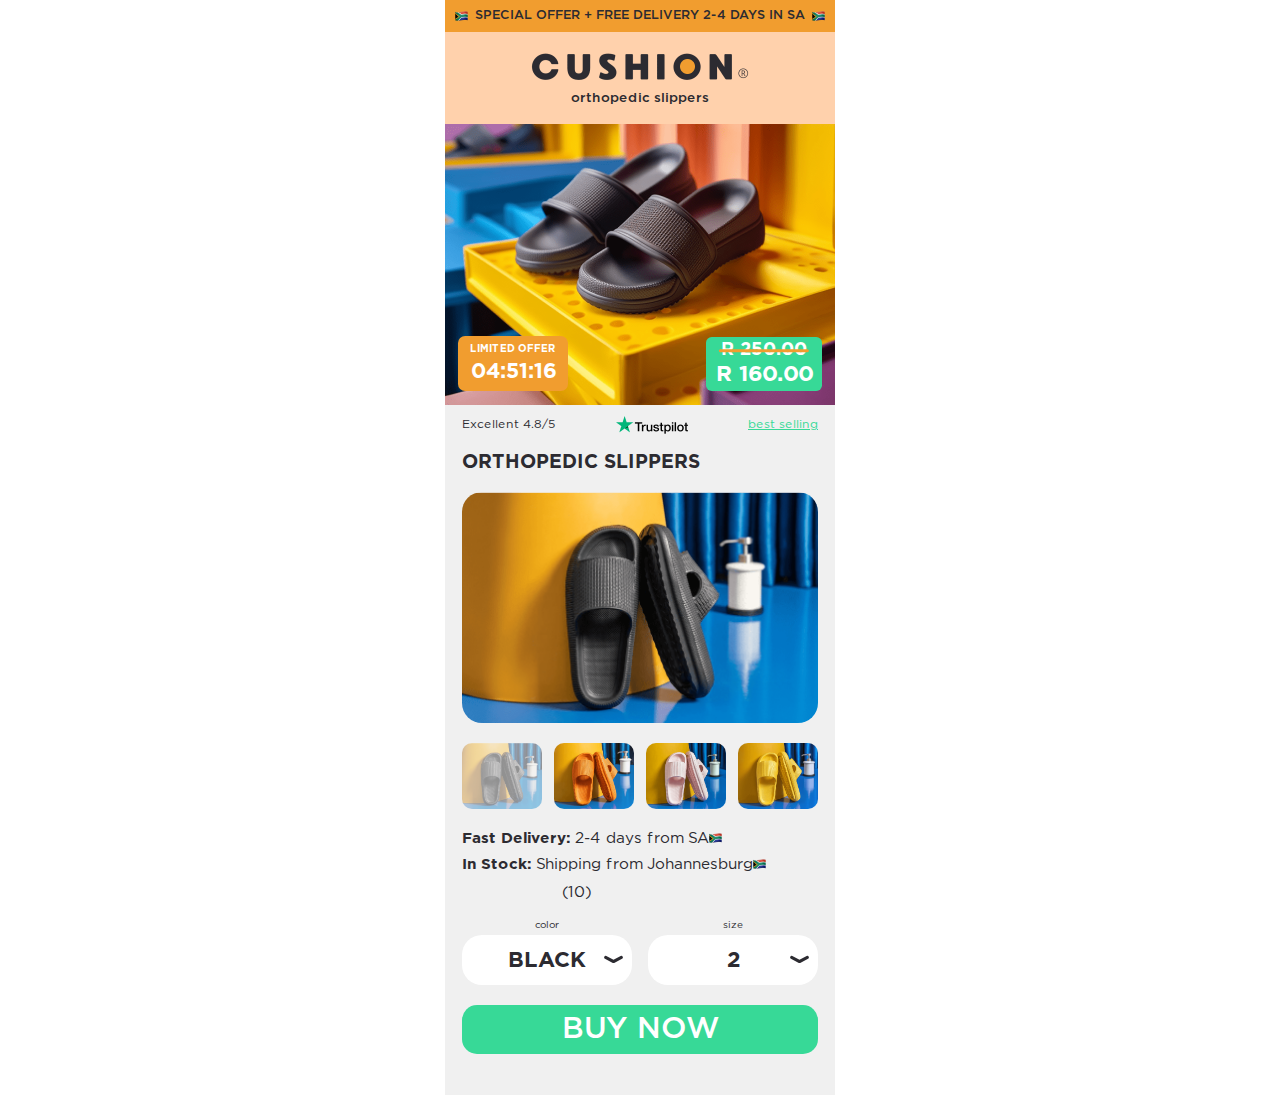
==== index.html @ ffee12ed "Updates" ====
<!doctype html><html lang="en"><head><meta charset="UTF-8"><meta http-equiv="X-UA-Compatible" content="IE=edge"><meta name="viewport" content="width=device-width,initial-scale=1"><link type="image/png" rel="shortcut icon" href="img/favicon.png"><link href="https://fonts.googleapis.com/css2?family=Montserrat:wght@300;400;500;600;700;800;900&display=swap" rel="stylesheet"><link rel="stylesheet" href="https://cdn.jsdelivr.net/npm/swiper@10/swiper-bundle.min.css"/><title>Cusion - orthopedic slippers</title><script src="https://cdn.jsdelivr.net/npm/swiper@10/swiper-bundle.min.js"></script><script defer="defer" src="bundle.js"></script><link href="style.css" rel="stylesheet"></head><body><header class="header"><img src="img/ZA.png" alt="Flag" class="header__flag"> <span class="header__promo">SPECIAL OFFER + FREE DELIVERY 2-4 DAYS IN SA</span> <img src="img/ZA.png" alt="Flag" class="header__flag"></header><section class="brand"><img src="img/logo.png" alt="Logo" class="brand__logo"> <span class="brand__description">orthopedic slippers</span></section><section class="banner"><img src="img/banner.png" alt="Banner" class="banner__image"><div class="timer banner__timer"><span class="timer__title">Limited offer</span> <span class="timer__time"></span></div><div class="price banner__price"><span class="price__value price__value--old">250</span> <span class="price__value price__value--new">160</span></div></section><main class="main"><div class="trust order__trust"><span class="trust__grade">Excellent 4.8/5</span> <img src="img/trust.png" alt="Trustpilot" class="trust__image"> <span class="trust__sell">best selling</span></div><h2 class="product-title">Orthopedic Slippers</h2><div class="slippers swiper"><div class="slippers__wrapper swiper-wrapper"><img src="img/black.png" alt="Black slippers" class="slippers__slide swiper-slide"> <img src="img/orange.png" alt="Orange slippers" class="slippers__slide swiper-slide"> <img src="img/pink.png" alt="Pink slippers" class="slippers__slide swiper-slide"> <img src="img/yellow.png" alt="Yellow slippers" class="slippers__slide swiper-slide"></div></div><div class="preview"><div class="preview__item active"><img src="img/black.png" alt="Black slippers" class="preview__item--image"></div><div class="preview__item"><img src="img/orange.png" alt="Orange slippers" class="preview__item--image"></div><div class="preview__item"><img src="img/pink.png" alt="Pink slippers" class="preview__item--image"></div><div class="preview__item"><img src="img/yellow.png" alt="Yellow slippers" class="preview__item--image"></div></div><div class="description"><div class="description__item"><p class="description__item--text"><b>Fast Delivery: </b>2-4 days from SA</p><img src="img/ZA.png" alt="Flag" class="description__item--flag"></div><div class="description__item"><p class="description__item--text"><b>In Stock: </b>Shipping from Johannesburg</p><img src="img/ZA.png" alt="Flag" class="description__item--flag"></div><div class="rating description__rating"><div class="rating__stars"><svg class="rating__icon"><use xlink:href="img/star.svg#star"></use></svg> <svg class="rating__icon"><use xlink:href="img/star.svg#star"></use></svg> <svg class="rating__icon"><use xlink:href="img/star.svg#star"></use></svg> <svg class="rating__icon"><use xlink:href="img/star.svg#star"></use></svg> <svg class="rating__icon"><use xlink:href="img/star.svg#star"></use></svg></div><span class="rating__count">(10)</span></div></div><form class="order"><div class="order__choice"><div class="choice-group order__choice--group"><label for="color" class="choice-group__label">color</label><div class="choice-group__select-container"><select name="color" id="color" class="choice-group__select"><option value="black">black</option><option value="orange">orange</option><option value="pink">pink</option><option value="yellow">yellow</option></select></div></div><div class="choice-group order__choice--group"><label for="size" class="choice-group__label">size</label><div class="choice-group__select-container"><select name="size" id="size" class="choice-group__select"><option value="2">2</option><option value="3">3</option><option value="4">4</option><option value="5">5</option></select></div></div></div><button class="order__btn">buy now</button></form></main></body></html>
---- style.css ----
@font-face{font-family:Gotham Pro;font-style:normal;font-weight:400;src:url(img/GothamPro.eot);src:local("Gotham Pro"),local("Gotham Pro"),url(img/GothamPro.woff) format("woff"),url(img/GothamPro.ttf) format("truetype")}@font-face{font-family:Gotham Pro;font-style:normal;font-weight:500;src:url(img/GothamPro-Medium.eot);src:local("GothamPro Medium"),local("GothamPro-Medium"),url(img/GothamPro-Medium.woff) format("woff"),url(img/GothamPro-Medium.ttf) format("truetype")}@font-face{font-family:Gotham Pro;font-style:normal;font-weight:700;src:url(img/GothamPro-Bold.eot);src:local("GothamPro Bold"),local("GothamPro-Bold"),url(img/GothamPro-Bold.woff) format("woff"),url(img/GothamPro-Bold.ttf) format("truetype")}*,:after,:before{box-sizing:border-box;color:#2c2b31;font-family:Gotham Pro,sans-serif;margin:0;padding:0}html{font-size:62.5%;scroll-behavior:smooth}body{font-size:15.29px;font-weight:400;margin:0 auto;max-width:39rem}.product-title{font-size:19.168px;font-weight:700;text-transform:uppercase}.header{align-items:center;background-color:#f19d2f;display:flex;gap:.5rem;justify-content:space-between;padding:1rem;position:relative;position:sticky;top:0;z-index:10}.header__promo{font-size:12.694px;font-weight:500;text-align:center;text-transform:uppercase}.header__flag{height:1rem;-o-object-fit:cover;object-fit:cover;width:1.3rem}.brand{align-items:center;background-color:#ffd1ac;display:flex;flex-direction:column;gap:1rem;padding:1.9rem 1rem}.brand__logo{max-width:21.8rem;width:100%}.brand__description{font-size:13.469px;font-weight:500;text-align:center}.banner{display:flex;position:relative}.banner__image{height:auto;width:100%}.banner__timer{left:1.3rem}.banner__price,.banner__timer{bottom:1.4rem;position:absolute}.banner__price{right:1.3rem}.price,.timer{align-items:center;display:flex;flex-direction:column}.price>*,.timer>*{color:#fff}.timer{background:#f19d2f;border-radius:7.101px;gap:.8rem;padding:.9rem .7rem;width:11rem}.timer__title{font-size:1rem}.timer__time,.timer__title{font-weight:700;text-transform:uppercase}.timer__time{color:#fff;font-size:2.1rem}.price{background:#37d997;border-radius:5.677px;gap:.6rem;padding:.5rem;width:11.6rem}.price__value--new,.price__value--old{font-weight:700;text-transform:uppercase}.price__value--old{font-size:1.8rem;position:relative}.price__value--old:before{background-color:#f19d2f;border-radius:.5rem;content:"";display:block;height:.35rem;left:50%;position:absolute;top:50%;transform:translate(-50%,-50%);width:105%}.price__value--new{font-size:2.2rem}.main{background-color:#f0f0f0;display:flex;flex-direction:column;gap:2rem;padding:1.1rem 1.7rem 4.1rem}.trust{align-items:center;display:flex;font-size:12.067px;justify-content:space-between}.trust__image{max-width:7.2rem;width:100%}.trust__sell{color:#37d997;text-decoration-line:underline}.slippers{width:100%}.slippers__slide{border-radius:2rem;width:100%}.preview{align-items:center;display:flex;gap:1.2rem;justify-content:space-between}.preview__item--image{border-radius:1rem;height:6.6rem;max-width:8rem;-o-object-fit:cover;object-fit:cover;transition:all .3s;width:100%}.preview__item.active{opacity:.4}.description{display:flex;flex-direction:column;gap:1.2rem}.description__item--text{display:inline}.description__item--flag{height:1rem;-o-object-fit:cover;object-fit:cover;width:1.3rem}.rating{align-items:center;display:flex;gap:1rem}.rating__icon{fill:#f0f0f0;height:1.4rem;width:1.4rem}.order{display:flex;flex-direction:column;gap:2rem}.order__choice{align-items:center;display:flex;gap:1.6rem;justify-content:space-between}.order__choice--group{width:50%}.order__btn{background-color:#37d997;border:none;border-radius:1.5rem;color:#fff;cursor:pointer;font-size:30px;font-weight:500;outline:none;padding:1rem 2rem;text-align:center;text-transform:uppercase;width:100%}.choice-group{align-items:center;display:flex;flex-direction:column;gap:.4rem}.choice-group__label{font-size:1rem}.choice-group__select{-webkit-appearance:none;-moz-appearance:none;appearance:none;background-color:#fff;border:none;border-radius:2rem;cursor:pointer;font-size:21.69px;font-weight:700;height:5rem;outline:none;text-align:center;text-transform:uppercase;width:100%}.choice-group__select-container{position:relative;width:100%}.choice-group__select-container:before{content:url(img/arrow-down.svg);position:absolute;right:.9rem;top:50%;transform:translateY(-50%)}.choice-group__select-container.active:before{transform:translateY(-50%) rotate(180deg)}
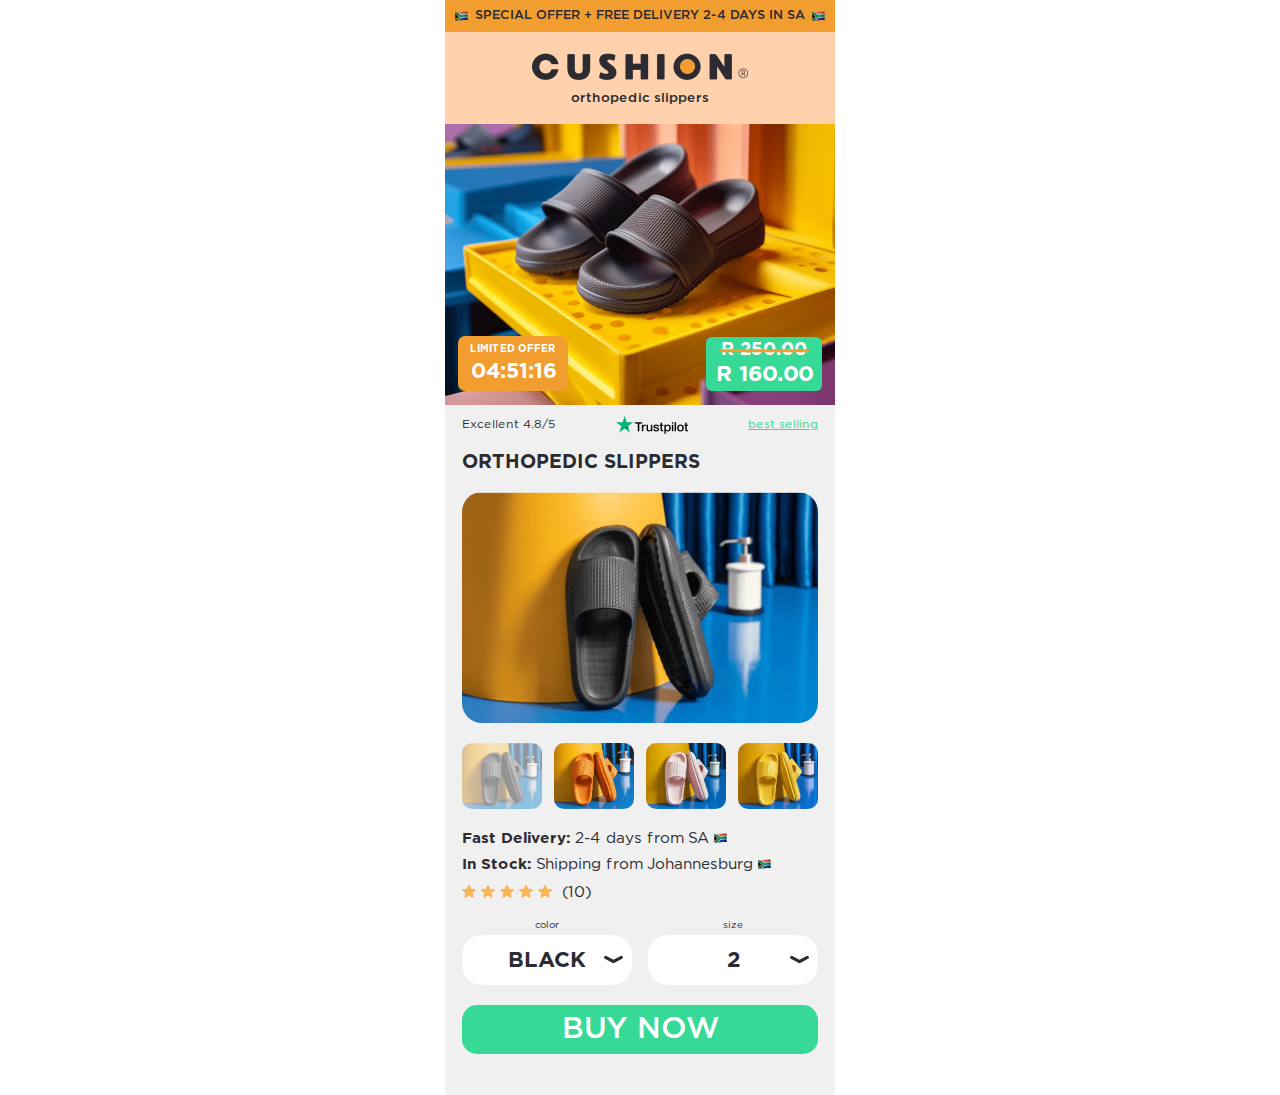
==== commit 9b19a2d2: "Updates" ====
--- a/index.html
+++ b/index.html
@@ -1 +1 @@
-<!doctype html><html lang="en"><head><meta charset="UTF-8"><meta http-equiv="X-UA-Compatible" content="IE=edge"><meta name="viewport" content="width=device-width,initial-scale=1"><link type="image/png" rel="shortcut icon" href="img/favicon.png"><link href="https://fonts.googleapis.com/css2?family=Montserrat:wght@300;400;500;600;700;800;900&display=swap" rel="stylesheet"><link rel="stylesheet" href="https://cdn.jsdelivr.net/npm/swiper@10/swiper-bundle.min.css"/><title>Cusion - orthopedic slippers</title><script src="https://cdn.jsdelivr.net/npm/swiper@10/swiper-bundle.min.js"></script><script defer="defer" src="bundle.js"></script><link href="style.css" rel="stylesheet"></head><body><header class="header"><img src="img/ZA.png" alt="Flag" class="header__flag"> <span class="header__promo">SPECIAL OFFER + FREE DELIVERY 2-4 DAYS IN SA</span> <img src="img/ZA.png" alt="Flag" class="header__flag"></header><section class="brand"><img src="img/logo.png" alt="Logo" class="brand__logo"> <span class="brand__description">orthopedic slippers</span></section><section class="banner"><img src="img/banner.png" alt="Banner" class="banner__image"><div class="timer banner__timer"><span class="timer__title">Limited offer</span> <span class="timer__time"></span></div><div class="price banner__price"><span class="price__value price__value--old">250</span> <span class="price__value price__value--new">160</span></div></section><main class="main"><div class="trust order__trust"><span class="trust__grade">Excellent 4.8/5</span> <img src="img/trust.png" alt="Trustpilot" class="trust__image"> <span class="trust__sell">best selling</span></div><h2 class="product-title">Orthopedic Slippers</h2><div class="slippers swiper"><div class="slippers__wrapper swiper-wrapper"><img src="img/black.png" alt="Black slippers" class="slippers__slide swiper-slide"> <img src="img/orange.png" alt="Orange slippers" class="slippers__slide swiper-slide"> <img src="img/pink.png" alt="Pink slippers" class="slippers__slide swiper-slide"> <img src="img/yellow.png" alt="Yellow slippers" class="slippers__slide swiper-slide"></div></div><div class="preview"><div class="preview__item active"><img src="img/black.png" alt="Black slippers" class="preview__item--image"></div><div class="preview__item"><img src="img/orange.png" alt="Orange slippers" class="preview__item--image"></div><div class="preview__item"><img src="img/pink.png" alt="Pink slippers" class="preview__item--image"></div><div class="preview__item"><img src="img/yellow.png" alt="Yellow slippers" class="preview__item--image"></div></div><div class="description"><div class="description__item"><p class="description__item--text"><b>Fast Delivery: </b>2-4 days from SA</p><img src="img/ZA.png" alt="Flag" class="description__item--flag"></div><div class="description__item"><p class="description__item--text"><b>In Stock: </b>Shipping from Johannesburg</p><img src="img/ZA.png" alt="Flag" class="description__item--flag"></div><div class="rating description__rating"><div class="rating__stars"><svg class="rating__icon"><use xlink:href="img/star.svg#star"></use></svg> <svg class="rating__icon"><use xlink:href="img/star.svg#star"></use></svg> <svg class="rating__icon"><use xlink:href="img/star.svg#star"></use></svg> <svg class="rating__icon"><use xlink:href="img/star.svg#star"></use></svg> <svg class="rating__icon"><use xlink:href="img/star.svg#star"></use></svg></div><span class="rating__count">(10)</span></div></div><form class="order"><div class="order__choice"><div class="choice-group order__choice--group"><label for="color" class="choice-group__label">color</label><div class="choice-group__select-container"><select name="color" id="color" class="choice-group__select"><option value="black">black</option><option value="orange">orange</option><option value="pink">pink</option><option value="yellow">yellow</option></select></div></div><div class="choice-group order__choice--group"><label for="size" class="choice-group__label">size</label><div class="choice-group__select-container"><select name="size" id="size" class="choice-group__select"><option value="2">2</option><option value="3">3</option><option value="4">4</option><option value="5">5</option></select></div></div></div><button class="order__btn">buy now</button></form></main></body></html>+<!doctype html><html lang="en"><head><meta charset="UTF-8"><meta http-equiv="X-UA-Compatible" content="IE=edge"><meta name="viewport" content="width=device-width,initial-scale=1"><link type="image/png" rel="shortcut icon" href="img/favicon.png"><link href="https://fonts.googleapis.com/css2?family=Montserrat:wght@300;400;500;600;700;800;900&display=swap" rel="stylesheet"><link rel="stylesheet" href="https://cdn.jsdelivr.net/npm/swiper@10/swiper-bundle.min.css"/><title>Cusion - orthopedic slippers</title><script src="https://cdn.jsdelivr.net/npm/swiper@10/swiper-bundle.min.js"></script><script defer="defer" src="bundle.js"></script><link href="style.css" rel="stylesheet"></head><body><header class="header"><img src="img/ZA.png" alt="Flag" class="header__flag"> <span class="header__promo">SPECIAL OFFER + FREE DELIVERY 2-4 DAYS IN SA</span> <img src="img/ZA.png" alt="Flag" class="header__flag"></header><section class="brand"><img src="img/logo.png" alt="Logo" class="brand__logo"> <span class="brand__description">orthopedic slippers</span></section><section class="banner"><img src="img/banner.png" alt="Banner" class="banner__image"><div class="timer banner__timer"><span class="timer__title">Limited offer</span> <span class="timer__time"></span></div><div class="price banner__price"><span class="price__value price__value--old">250</span> <span class="price__value price__value--new">160</span></div></section><main class="main"><div class="trust main__trust"><span class="trust__grade">Excellent 4.8/5</span> <img src="img/trust.png" alt="Trustpilot" class="trust__image"> <span class="trust__sell">best selling</span></div><h2 class="main__title product-title">Orthopedic Slippers</h2><div class="main__slippers slippers"><div class="slippers-slider swiper"><div class="slippers-slider__wrapper swiper-wrapper"><img src="img/black.png" alt="Black slippers" class="slippers-slider__slide swiper-slide"> <img src="img/orange.png" alt="Orange slippers" class="slippers-slider__slide swiper-slide"> <img src="img/pink.png" alt="Pink slippers" class="slippers-slider__slide swiper-slide"> <img src="img/yellow.png" alt="Yellow slippers" class="slippers-slider__slide swiper-slide"></div></div><div class="slippers-preview"><div class="slippers-preview__item active"><img src="img/black.png" alt="Black slippers" class="slippers-preview__item--image"></div><div class="slippers-preview__item"><img src="img/orange.png" alt="Orange slippers" class="slippers-preview__item--image"></div><div class="slippers-preview__item"><img src="img/pink.png" alt="Pink slippers" class="slippers-preview__item--image"></div><div class="slippers-preview__item"><img src="img/yellow.png" alt="Yellow slippers" class="slippers-preview__item--image"></div></div></div><div class="main__description description"><div class="description__item"><p class="description__item--text"><b>Fast Delivery: </b>2-4 days from SA</p><img src="img/ZA.png" alt="Flag" class="description__item--flag"></div><div class="description__item"><p class="description__item--text"><b>In Stock: </b>Shipping from Johannesburg</p><img src="img/ZA.png" alt="Flag" class="description__item--flag"></div><div class="rating description__rating"><div class="rating__stars"><svg class="rating__icon"><use xlink:href="img/star.svg#star"></use></svg> <svg class="rating__icon"><use xlink:href="img/star.svg#star"></use></svg> <svg class="rating__icon"><use xlink:href="img/star.svg#star"></use></svg> <svg class="rating__icon"><use xlink:href="img/star.svg#star"></use></svg> <svg class="rating__icon"><use xlink:href="img/star.svg#star"></use></svg></div><span class="rating__count">(10)</span></div></div><form class="order"><div class="order__choice"><div class="choice-group order__choice-group"><label for="color" class="choice-group__label">color</label><div class="choice-group__select-container"><select name="color" id="color" class="choice-group__select"><option value="black">black</option><option value="orange">orange</option><option value="pink">pink</option><option value="yellow">yellow</option></select></div></div><div class="choice-group order__choice-group"><label for="size" class="choice-group__label">size</label><div class="choice-group__select-container"><select name="size" id="size" class="choice-group__select"><option value="2">2</option><option value="3">3</option><option value="4">4</option><option value="5">5</option></select></div></div></div><button class="order__btn">buy now</button></form></main></body></html>--- a/style.css
+++ b/style.css
@@ -1 +1 @@
-@font-face{font-family:Gotham Pro;font-style:normal;font-weight:400;src:url(img/GothamPro.eot);src:local("Gotham Pro"),local("Gotham Pro"),url(img/GothamPro.woff) format("woff"),url(img/GothamPro.ttf) format("truetype")}@font-face{font-family:Gotham Pro;font-style:normal;font-weight:500;src:url(img/GothamPro-Medium.eot);src:local("GothamPro Medium"),local("GothamPro-Medium"),url(img/GothamPro-Medium.woff) format("woff"),url(img/GothamPro-Medium.ttf) format("truetype")}@font-face{font-family:Gotham Pro;font-style:normal;font-weight:700;src:url(img/GothamPro-Bold.eot);src:local("GothamPro Bold"),local("GothamPro-Bold"),url(img/GothamPro-Bold.woff) format("woff"),url(img/GothamPro-Bold.ttf) format("truetype")}*,:after,:before{box-sizing:border-box;color:#2c2b31;font-family:Gotham Pro,sans-serif;margin:0;padding:0}html{font-size:62.5%;scroll-behavior:smooth}body{font-size:15.29px;font-weight:400;margin:0 auto;max-width:39rem}.product-title{font-size:19.168px;font-weight:700;text-transform:uppercase}.header{align-items:center;background-color:#f19d2f;display:flex;gap:.5rem;justify-content:space-between;padding:1rem;position:relative;position:sticky;top:0;z-index:10}.header__promo{font-size:12.694px;font-weight:500;text-align:center;text-transform:uppercase}.header__flag{height:1rem;-o-object-fit:cover;object-fit:cover;width:1.3rem}.brand{align-items:center;background-color:#ffd1ac;display:flex;flex-direction:column;gap:1rem;padding:1.9rem 1rem}.brand__logo{max-width:21.8rem;width:100%}.brand__description{font-size:13.469px;font-weight:500;text-align:center}.banner{display:flex;position:relative}.banner__image{height:auto;width:100%}.banner__timer{left:1.3rem}.banner__price,.banner__timer{bottom:1.4rem;position:absolute}.banner__price{right:1.3rem}.price,.timer{align-items:center;display:flex;flex-direction:column}.price>*,.timer>*{color:#fff}.timer{background:#f19d2f;border-radius:7.101px;gap:.8rem;padding:.9rem .7rem;width:11rem}.timer__title{font-size:1rem}.timer__time,.timer__title{font-weight:700;text-transform:uppercase}.timer__time{color:#fff;font-size:2.1rem}.price{background:#37d997;border-radius:5.677px;gap:.6rem;padding:.5rem;width:11.6rem}.price__value--new,.price__value--old{font-weight:700;text-transform:uppercase}.price__value--old{font-size:1.8rem;position:relative}.price__value--old:before{background-color:#f19d2f;border-radius:.5rem;content:"";display:block;height:.35rem;left:50%;position:absolute;top:50%;transform:translate(-50%,-50%);width:105%}.price__value--new{font-size:2.2rem}.main{background-color:#f0f0f0;display:flex;flex-direction:column;gap:2rem;padding:1.1rem 1.7rem 4.1rem}.trust{align-items:center;display:flex;font-size:12.067px;justify-content:space-between}.trust__image{max-width:7.2rem;width:100%}.trust__sell{color:#37d997;text-decoration-line:underline}.slippers{width:100%}.slippers__slide{border-radius:2rem;width:100%}.preview{align-items:center;display:flex;gap:1.2rem;justify-content:space-between}.preview__item--image{border-radius:1rem;height:6.6rem;max-width:8rem;-o-object-fit:cover;object-fit:cover;transition:all .3s;width:100%}.preview__item.active{opacity:.4}.description{display:flex;flex-direction:column;gap:1.2rem}.description__item--text{display:inline}.description__item--flag{height:1rem;-o-object-fit:cover;object-fit:cover;width:1.3rem}.rating{align-items:center;display:flex;gap:1rem}.rating__icon{fill:#f0f0f0;height:1.4rem;width:1.4rem}.order{display:flex;flex-direction:column;gap:2rem}.order__choice{align-items:center;display:flex;gap:1.6rem;justify-content:space-between}.order__choice--group{width:50%}.order__btn{background-color:#37d997;border:none;border-radius:1.5rem;color:#fff;cursor:pointer;font-size:30px;font-weight:500;outline:none;padding:1rem 2rem;text-align:center;text-transform:uppercase;width:100%}.choice-group{align-items:center;display:flex;flex-direction:column;gap:.4rem}.choice-group__label{font-size:1rem}.choice-group__select{-webkit-appearance:none;-moz-appearance:none;appearance:none;background-color:#fff;border:none;border-radius:2rem;cursor:pointer;font-size:21.69px;font-weight:700;height:5rem;outline:none;text-align:center;text-transform:uppercase;width:100%}.choice-group__select-container{position:relative;width:100%}.choice-group__select-container:before{content:url(img/arrow-down.svg);position:absolute;right:.9rem;top:50%;transform:translateY(-50%)}.choice-group__select-container.active:before{transform:translateY(-50%) rotate(180deg)}+@font-face{font-family:Gotham Pro;font-style:normal;font-weight:400;src:url(img/GothamPro.eot);src:local("Gotham Pro"),local("Gotham Pro"),url(img/GothamPro.woff) format("woff"),url(img/GothamPro.ttf) format("truetype")}@font-face{font-family:Gotham Pro;font-style:normal;font-weight:500;src:url(img/GothamPro-Medium.eot);src:local("GothamPro Medium"),local("GothamPro-Medium"),url(img/GothamPro-Medium.woff) format("woff"),url(img/GothamPro-Medium.ttf) format("truetype")}@font-face{font-family:Gotham Pro;font-style:normal;font-weight:700;src:url(img/GothamPro-Bold.eot);src:local("GothamPro Bold"),local("GothamPro-Bold"),url(img/GothamPro-Bold.woff) format("woff"),url(img/GothamPro-Bold.ttf) format("truetype")}*,:after,:before{box-sizing:border-box;color:#2c2b31;font-family:Gotham Pro,sans-serif;margin:0;padding:0}html{font-size:62.5%;scroll-behavior:smooth}body{font-size:15.29px;font-weight:400;margin:0 auto;max-width:39rem}.product-title{font-size:19.168px;font-weight:700;text-transform:uppercase}.header{align-items:center;background-color:#f19d2f;display:flex;gap:.5rem;justify-content:space-between;padding:1rem;position:relative;position:sticky;top:0;z-index:10}.header__promo{font-size:12.694px;font-weight:500;text-align:center;text-transform:uppercase}.header__flag{height:1rem;-o-object-fit:cover;object-fit:cover;width:1.3rem}.brand{align-items:center;background-color:#ffd1ac;display:flex;flex-direction:column;gap:1rem;padding:1.9rem 1rem}.brand__logo{max-width:21.8rem;width:100%}.brand__description{font-size:13.469px;font-weight:500;text-align:center}.banner{display:flex;position:relative}.banner__image{height:auto;width:100%}.banner__timer{left:1.3rem}.banner__price,.banner__timer{bottom:1.4rem;position:absolute}.banner__price{right:1.3rem}.price,.timer{align-items:center;display:flex;flex-direction:column}.price>*,.timer>*{color:#fff}.timer{background:#f19d2f;border-radius:7.101px;gap:.8rem;padding:.9rem .7rem;width:11rem}.timer__title{font-size:1rem}.timer__time,.timer__title{font-weight:700;text-transform:uppercase}.timer__time{color:#fff;font-size:2.1rem}.price{background:#37d997;border-radius:5.677px;gap:.6rem;padding:.5rem;width:11.6rem}.price__value--new,.price__value--old{font-weight:700;text-transform:uppercase}.price__value--old{font-size:1.8rem;position:relative}.price__value--old:before{background-color:#f19d2f;border-radius:.5rem;content:"";display:block;height:.35rem;left:50%;position:absolute;top:50%;transform:translate(-50%,-50%);width:105%}.price__value--new{font-size:2.2rem}.main{background-color:#f0f0f0;padding:1.1rem 1.7rem 4.1rem}.main,.main__slippers{display:flex;flex-direction:column;gap:2rem}.trust{align-items:center;display:flex;font-size:12.067px;justify-content:space-between}.trust__image{max-width:7.2rem;width:100%}.trust__sell{color:#37d997;text-decoration-line:underline}.slippers-slider{width:100%}.slippers-slider__slide{border-radius:2rem;width:100%}.slippers-preview{align-items:center;display:flex;gap:1.2rem;justify-content:space-between}.slippers-preview__item--image{border-radius:1rem;height:6.6rem;max-width:8rem;-o-object-fit:cover;object-fit:cover;transition:all .3s;width:100%}.slippers-preview__item.active{opacity:.4;transition:all .3s}.description{display:flex;flex-direction:column;gap:1.2rem}.description__item--text{display:inline}.description__item--flag{height:1rem;margin-left:.5rem;-o-object-fit:cover;object-fit:cover;width:1.3rem}.rating{align-items:center;display:flex;gap:1rem}.rating__icon{fill:#f0f0f0;height:1.4rem;width:1.4rem}.order{display:flex;flex-direction:column;gap:2rem}.order__choice{align-items:center;display:flex;gap:1.6rem;justify-content:space-between}.order__choice-group{width:50%}.order__btn{background-color:#37d997;border:none;border-radius:1.5rem;color:#fff;cursor:pointer;font-size:30px;font-weight:500;outline:none;padding:1rem 2rem;text-align:center;text-transform:uppercase;width:100%}.choice-group{align-items:center;display:flex;flex-direction:column;gap:.4rem}.choice-group__label{font-size:1rem}.choice-group__select{-webkit-appearance:none;-moz-appearance:none;appearance:none;background-color:#fff;border:none;border-radius:2rem;cursor:pointer;font-size:21.69px;font-weight:700;height:5rem;outline:none;text-align:center;-moz-text-align-last:center;text-align-last:center;text-transform:uppercase;width:100%}.choice-group__select-container{position:relative;width:100%}.choice-group__select-container:before{content:url(img/arrow-down.svg);position:absolute;right:.9rem;top:50%;transform:translateY(-50%)}.choice-group__select-container.active:before{transform:translateY(-50%) rotate(180deg)}